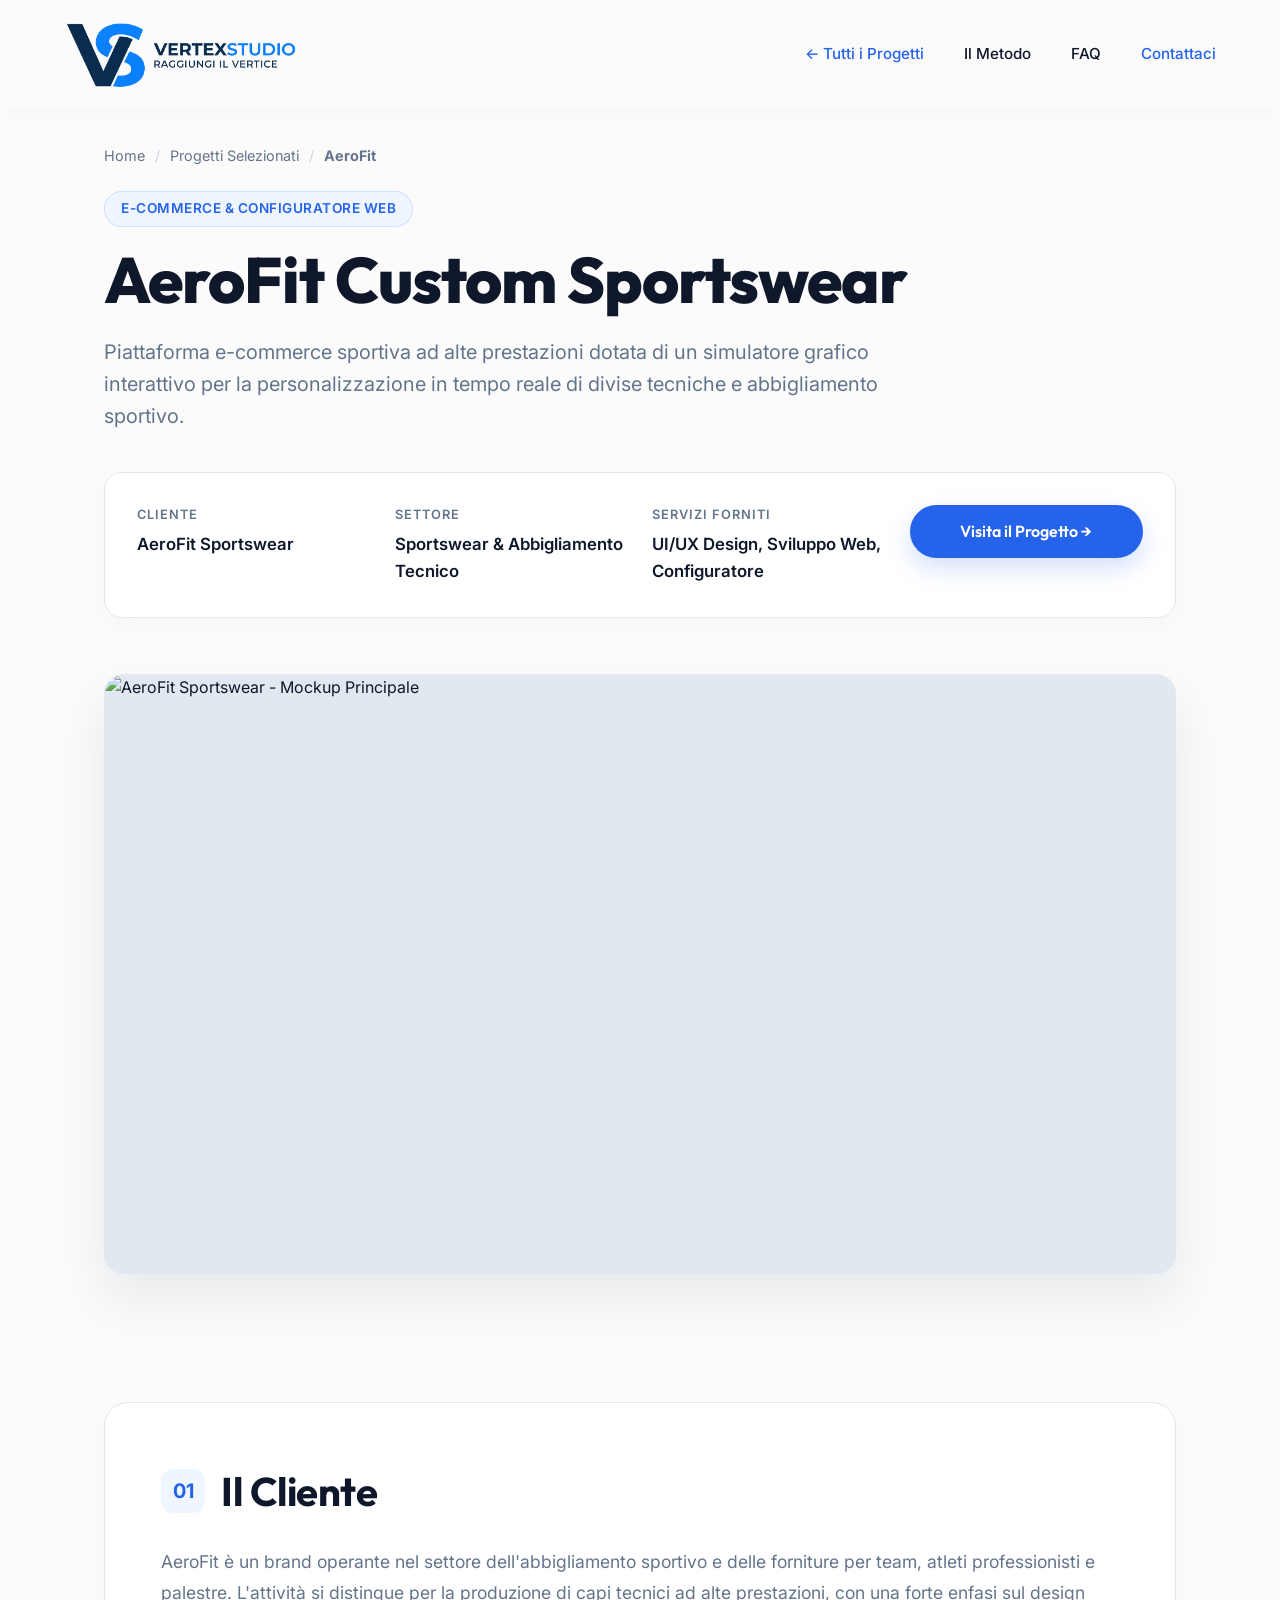
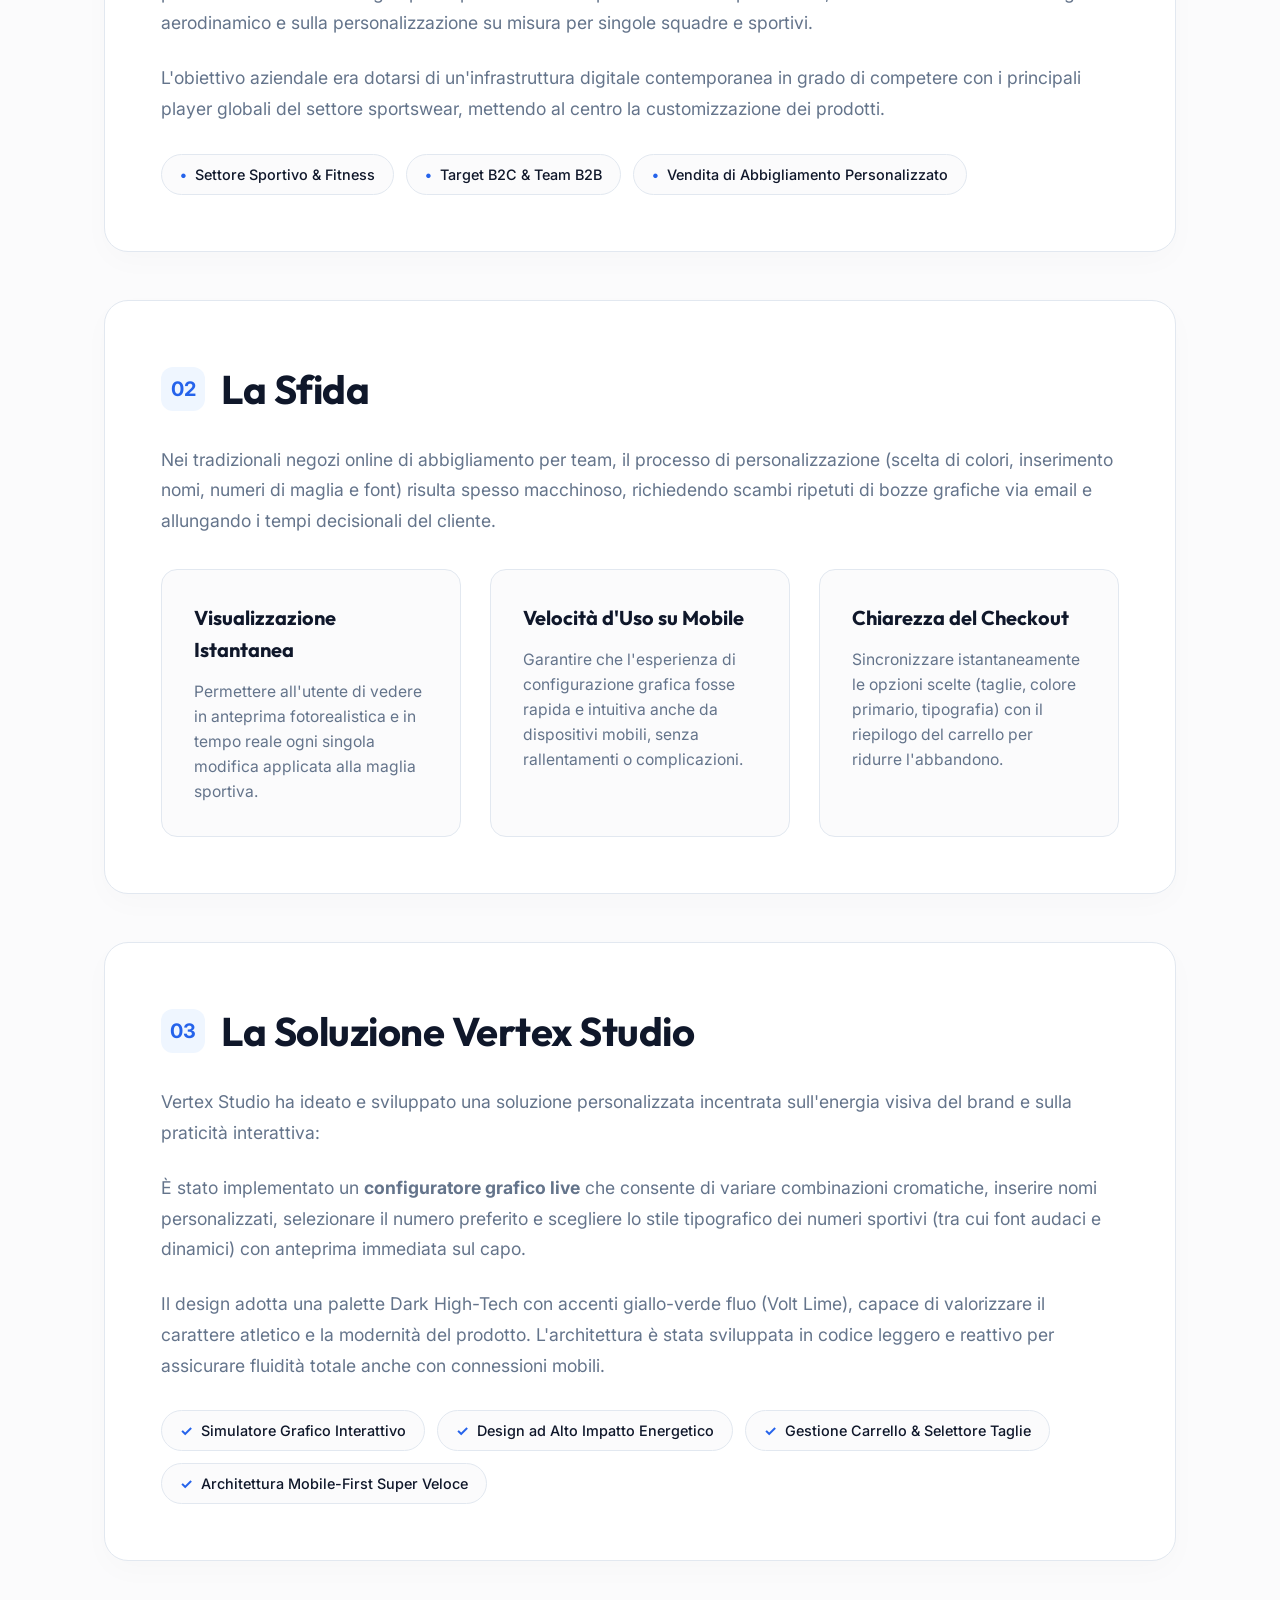
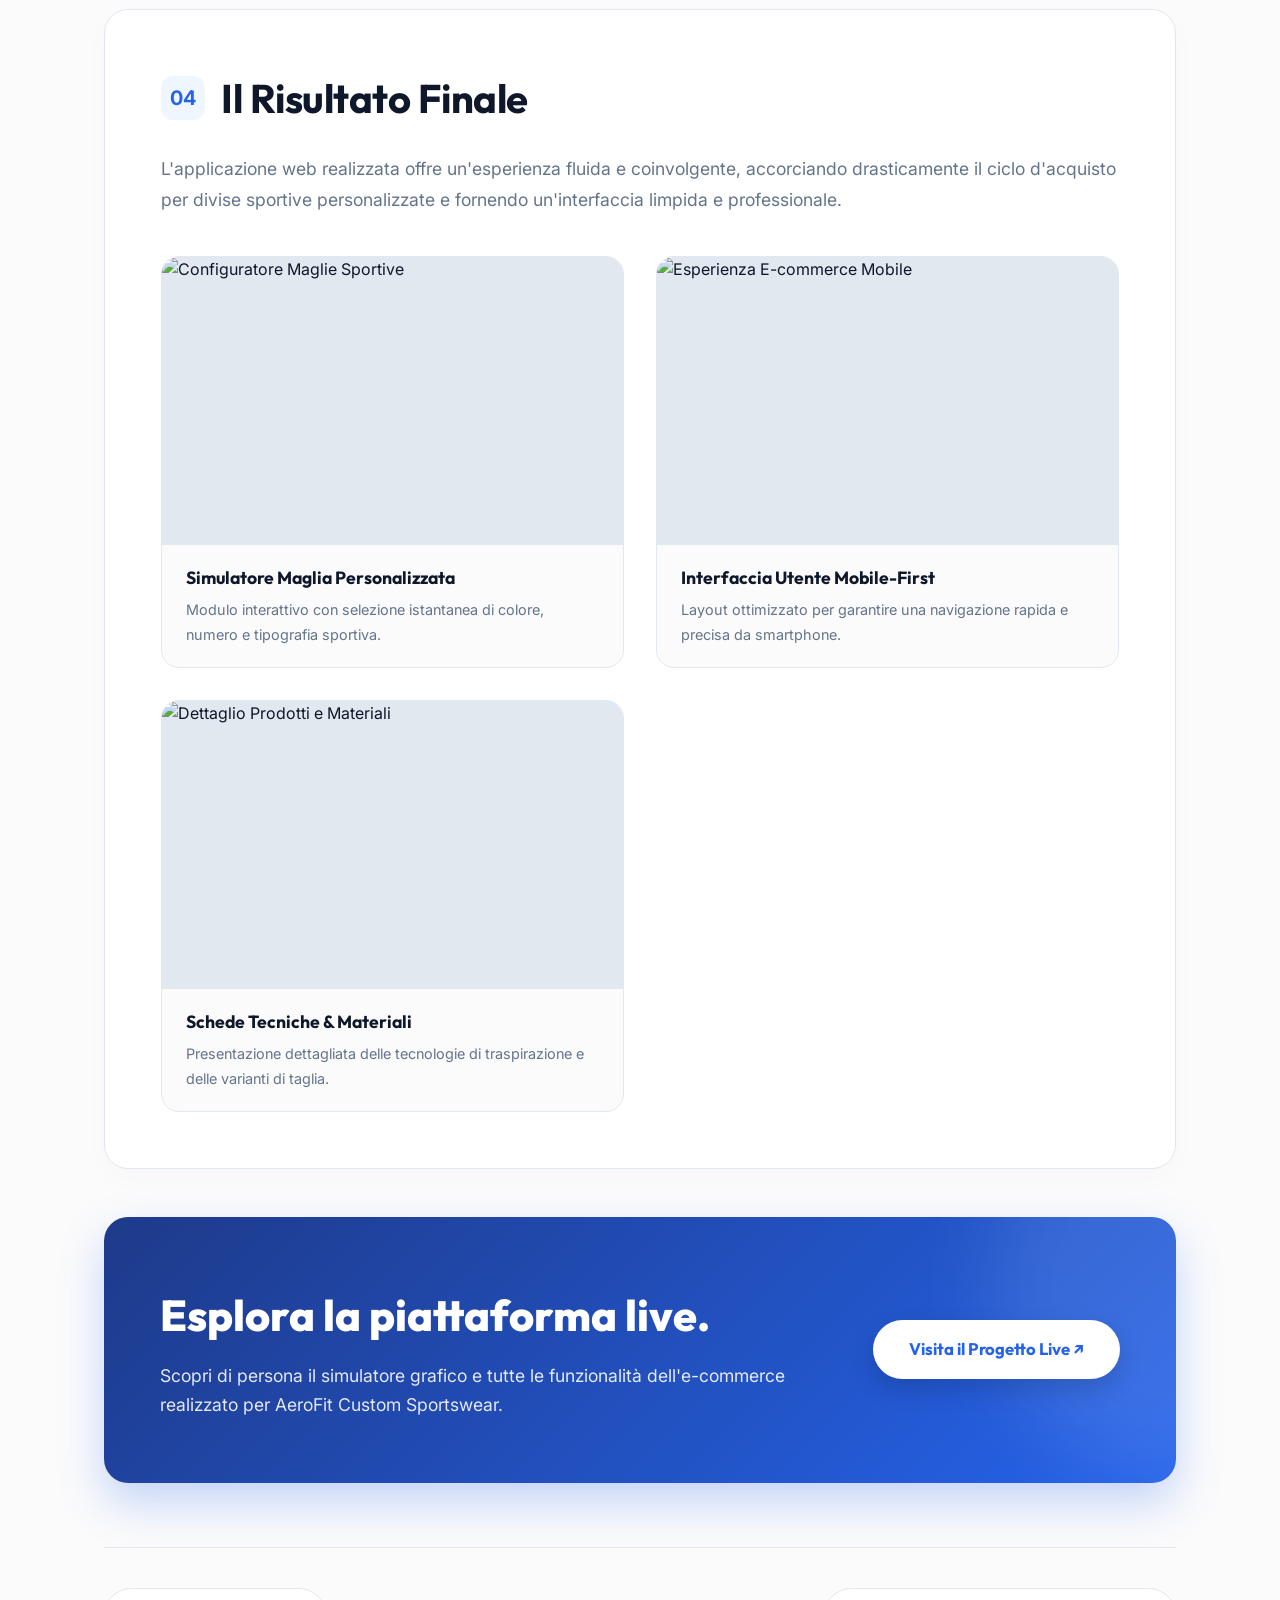
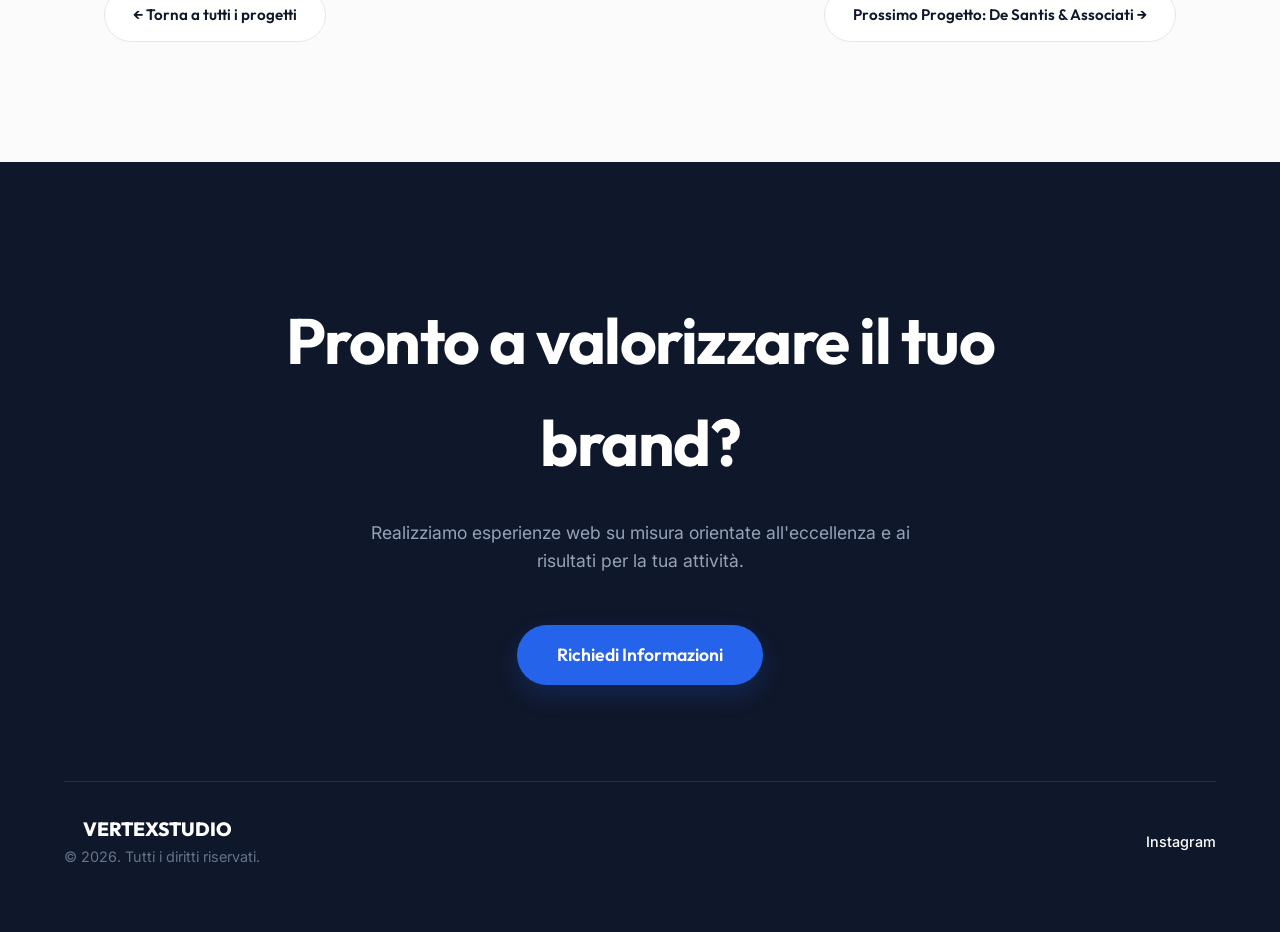
==== case-study-aerofit.html @ 42af24a5 "Implementazione pagine Case Study dedicate per la sezione Progetti selezionati" ====
<!DOCTYPE html>
<html lang="it">
<head>
    <meta charset="UTF-8">
    <meta name="viewport" content="width=device-width, initial-scale=1.0, maximum-scale=1.0, user-scalable=no">
    <title>Case Study: AeroFit Custom Sportswear | Vertex Studio</title>
    <link href="https://fonts.googleapis.com/css2?family=Outfit:wght@300;400;500;600;700;800&family=Inter:wght@400;500;600&display=swap" rel="stylesheet">
    <link rel="stylesheet" href="case-study.css">
</head>
<body>

    <!-- NAVBAR MINIMALE VERTEX STUDIO -->
    <nav>
        <a href="index.html" class="logo">
            <img src="logo_clean.png" alt="VertexStudio Logo" style="height: 100px; width: auto; border-radius: 6px; margin-top: -20px; margin-bottom: -20px;">
        </a>
        
        <div class="hamburger" onclick="toggleMenu()">☰</div>
        
        <ul class="nav-links" id="navLinks">
            <li><a href="index.html#lavori" class="back-link">&larr; Tutti i Progetti</a></li>
            <li><a href="index.html#eccellenza">Il Metodo</a></li>
            <li><a href="index.html#faq">FAQ</a></li>
            <li><a href="#preventivo" style="color: var(--primary);">Contattaci</a></li>
        </ul>
    </nav>

    <!-- HEADER / HERO CASE STUDY -->
    <header class="cs-hero">
        <div class="cs-breadcrumbs">
            <a href="index.html">Home</a>
            <span>/</span>
            <a href="index.html#lavori">Progetti Selezionati</a>
            <span>/</span>
            <strong>AeroFit</strong>
        </div>

        <span class="cs-tag">E-Commerce &amp; Configuratore Web</span>
        <h1>AeroFit Custom Sportswear</h1>
        <p class="cs-hero-subtitle">
            Piattaforma e-commerce sportiva ad alte prestazioni dotata di un simulatore grafico interattivo per la personalizzazione in tempo reale di divise tecniche e abbigliamento sportivo.
        </p>

        <!-- SCHEDA META DATI PROGETTO (MODIFICABILE) -->
        <div class="cs-meta-grid">
            <div class="cs-meta-item">
                <span class="cs-meta-label">Cliente</span>
                <span class="cs-meta-value">AeroFit Sportswear</span>
            </div>
            <div class="cs-meta-item">
                <span class="cs-meta-label">Settore</span>
                <span class="cs-meta-value">Sportswear &amp; Abbigliamento Tecnico</span>
            </div>
            <div class="cs-meta-item">
                <span class="cs-meta-label">Servizi Forniti</span>
                <span class="cs-meta-value">UI/UX Design, Sviluppo Web, Configuratore</span>
            </div>
            <div class="cs-meta-item cs-meta-cta">
                <a href="sportswear.html" target="_blank" class="btn-primary" style="width: 100%;">
                    Visita il Progetto &rarr;
                </a>
            </div>
        </div>

        <!-- ANTEPRIMA PRINCIPALE HERO -->
        <div class="cs-main-image-wrap">
            <img src="https://images.unsplash.com/photo-1517836357463-d25dfeac3438?ixlib=rb-4.0.3&auto=format&fit=crop&w=1200&q=80" 
                 alt="AeroFit Sportswear - Mockup Principale" 
                 class="cs-main-image">
        </div>
    </header>

    <!-- CONTENUTI DETTAGLIATI DEL CASE STUDY -->
    <main class="cs-content-section">

        <!-- 01. IL CLIENTE -->
        <section class="cs-section-block">
            <div class="cs-block-header">
                <div class="cs-block-badge">01</div>
                <h2>Il Cliente</h2>
            </div>
            <p>
                AeroFit è un brand operante nel settore dell'abbigliamento sportivo e delle forniture per team, atleti professionisti e palestre. L'attività si distingue per la produzione di capi tecnici ad alte prestazioni, con una forte enfasi sul design aerodinamico e sulla personalizzazione su misura per singole squadre e sportivi.
            </p>
            <p>
                L'obiettivo aziendale era dotarsi di un'infrastruttura digitale contemporanea in grado di competere con i principali player globali del settore sportswear, mettendo al centro la customizzazione dei prodotti.
            </p>
            <div class="cs-pill-list">
                <span class="cs-pill"><span class="icon">&bull;</span> Settore Sportivo &amp; Fitness</span>
                <span class="cs-pill"><span class="icon">&bull;</span> Target B2C &amp; Team B2B</span>
                <span class="cs-pill"><span class="icon">&bull;</span> Vendita di Abbigliamento Personalizzato</span>
            </div>
        </section>

        <!-- 02. LA SFIDA -->
        <section class="cs-section-block">
            <div class="cs-block-header">
                <div class="cs-block-badge">02</div>
                <h2>La Sfida</h2>
            </div>
            <p>
                Nei tradizionali negozi online di abbigliamento per team, il processo di personalizzazione (scelta di colori, inserimento nomi, numeri di maglia e font) risulta spesso macchinoso, richiedendo scambi ripetuti di bozze grafiche via email e allungando i tempi decisionali del cliente.
            </p>
            <div class="cs-subgrid">
                <div class="cs-subcard">
                    <h3>Visualizzazione Istantanea</h3>
                    <p>Permettere all'utente di vedere in anteprima fotorealistica e in tempo reale ogni singola modifica applicata alla maglia sportiva.</p>
                </div>
                <div class="cs-subcard">
                    <h3>Velocità d'Uso su Mobile</h3>
                    <p>Garantire che l'esperienza di configurazione grafica fosse rapida e intuitiva anche da dispositivi mobili, senza rallentamenti o complicazioni.</p>
                </div>
                <div class="cs-subcard">
                    <h3>Chiarezza del Checkout</h3>
                    <p>Sincronizzare istantaneamente le opzioni scelte (taglie, colore primario, tipografia) con il riepilogo del carrello per ridurre l'abbandono.</p>
                </div>
            </div>
        </section>

        <!-- 03. LA SOLUZIONE -->
        <section class="cs-section-block">
            <div class="cs-block-header">
                <div class="cs-block-badge">03</div>
                <h2>La Soluzione Vertex Studio</h2>
            </div>
            <p>
                Vertex Studio ha ideato e sviluppato una soluzione personalizzata incentrata sull'energia visiva del brand e sulla praticità interattiva:
            </p>
            <p>
                È stato implementato un <strong>configuratore grafico live</strong> che consente di variare combinazioni cromatiche, inserire nomi personalizzati, selezionare il numero preferito e scegliere lo stile tipografico dei numeri sportivi (tra cui font audaci e dinamici) con anteprima immediata sul capo.
            </p>
            <p>
                Il design adotta una palette Dark High-Tech con accenti giallo-verde fluo (Volt Lime), capace di valorizzare il carattere atletico e la modernità del prodotto. L'architettura è stata sviluppata in codice leggero e reattivo per assicurare fluidità totale anche con connessioni mobili.
            </p>
            <div class="cs-pill-list">
                <span class="cs-pill"><span class="icon">&check;</span> Simulatore Grafico Interattivo</span>
                <span class="cs-pill"><span class="icon">&check;</span> Design ad Alto Impatto Energetico</span>
                <span class="cs-pill"><span class="icon">&check;</span> Gestione Carrello &amp; Selettore Taglie</span>
                <span class="cs-pill"><span class="icon">&check;</span> Architettura Mobile-First Super Veloce</span>
            </div>
        </section>

        <!-- 04. IL RISULTATO FINALE & ANTEPRIME -->
        <section class="cs-section-block">
            <div class="cs-block-header">
                <div class="cs-block-badge">04</div>
                <h2>Il Risultato Finale</h2>
            </div>
            <p>
                L'applicazione web realizzata offre un'esperienza fluida e coinvolgente, accorciando drasticamente il ciclo d'acquisto per divise sportive personalizzate e fornendo un'interfaccia limpida e professionale.
            </p>

            <!-- GALLERIA MOCKUP E DETTAGLI DEL PROGETTO -->
            <div class="cs-gallery">
                <div class="cs-gallery-item">
                    <div class="cs-gallery-img-wrap">
                        <img src="https://images.unsplash.com/photo-1517836357463-d25dfeac3438?ixlib=rb-4.0.3&auto=format&fit=crop&w=1200&q=80" 
                             alt="Configuratore Maglie Sportive" 
                             class="cs-gallery-img">
                    </div>
                    <div class="cs-gallery-caption">
                        <h4>Simulatore Maglia Personalizzata</h4>
                        <p>Modulo interattivo con selezione istantanea di colore, numero e tipografia sportiva.</p>
                    </div>
                </div>

                <div class="cs-gallery-item">
                    <div class="cs-gallery-img-wrap">
                        <img src="https://images.unsplash.com/photo-1574680096145-d05b474e2155?ixlib=rb-4.0.3&auto=format&fit=crop&w=1200&q=80" 
                             alt="Esperienza E-commerce Mobile" 
                             class="cs-gallery-img">
                    </div>
                    <div class="cs-gallery-caption">
                        <h4>Interfaccia Utente Mobile-First</h4>
                        <p>Layout ottimizzato per garantire una navigazione rapida e precisa da smartphone.</p>
                    </div>
                </div>

                <div class="cs-gallery-item">
                    <div class="cs-gallery-img-wrap">
                        <img src="https://images.unsplash.com/photo-1461896836934-ffe607ba8211?ixlib=rb-4.0.3&auto=format&fit=crop&w=1200&q=80" 
                             alt="Dettaglio Prodotti e Materiali" 
                             class="cs-gallery-img">
                    </div>
                    <div class="cs-gallery-caption">
                        <h4>Schede Tecniche &amp; Materiali</h4>
                        <p>Presentazione dettagliata delle tecnologie di traspirazione e delle varianti di taglia.</p>
                    </div>
                </div>
            </div>
        </section>

        <!-- BANNER EVIDENTE: VISITA IL PROGETTO -->
        <section class="cs-live-banner">
            <div class="cs-live-info">
                <h3>Esplora la piattaforma live.</h3>
                <p>
                    Scopri di persona il simulatore grafico e tutte le funzionalità dell'e-commerce realizzato per AeroFit Custom Sportswear.
                </p>
            </div>
            <div class="cs-live-action">
                <a href="sportswear.html" target="_blank" class="btn-white">
                    Visita il Progetto Live ↗
                </a>
            </div>
        </section>

        <!-- NAVIGAZIONE TRA I CASE STUDY -->
        <div class="cs-nav-projects">
            <a href="index.html#lavori" class="btn-secondary">
                &larr; Torna a tutti i progetti
            </a>
            <a href="case-study-desantis.html" class="btn-secondary">
                Prossimo Progetto: De Santis &amp; Associati &rarr;
            </a>
        </div>

    </main>

    <!-- FOOTER VERTEX STUDIO -->
    <footer id="preventivo" class="cta-footer">
        <div class="cta-box">
            <h2>Pronto a valorizzare il tuo brand?</h2>
            <p>Realizziamo esperienze web su misura orientate all'eccellenza e ai risultati per la tua attività.</p>
            <a href="mailto:vertexstudio@outlook.it" class="btn-primary" style="font-size: 1.1rem; padding: 16px 40px; margin-top: 10px;">Richiedi Informazioni</a>
        </div>
        
        <div class="footer-bottom">
            <div>
                <span style="font-family:'Outfit'; font-weight:800; color:var(--white); font-size:1.2rem; margin-right: 10px;">VERTEXSTUDIO</span>
                <br>&copy; 2026. Tutti i diritti riservati.
            </div>
            <div class="footer-social">
                <a href="https://www.instagram.com/vertexstudioweb/" target="_blank">Instagram</a>
            </div>
        </div>
    </footer>

    <!-- Script Menu Mobile -->
    <script>
        function toggleMenu() {
            if(window.innerWidth > 900) return;
            const nav = document.getElementById('navLinks');
            const hamburger = document.querySelector('.hamburger');
            nav.classList.toggle('active');
            if(nav.classList.contains('active')) {
                hamburger.innerHTML = '✕';
            } else {
                hamburger.innerHTML = '☰';
            }
        }
    </script>
</body>
</html>
---- case-study.css ----
/* ========================================================
   VERTEX STUDIO - CASE STUDY SYSTEM STYLESHEET
   Stile condiviso e coerente con la brand identity di Vertex Studio
   ======================================================== */

:root {
    --bg-light: #FBFBFC; 
    --white: #FFFFFF;
    --text-dark: #0F172A; 
    --text-muted: #64748B;
    --primary: #2563EB; 
    --primary-light: #EFF6FF;
    --border: #E2E8F0;
    --border-hover: #CBD5E1;
    --card-bg: #FFFFFF;
    --badge-bg: #EFF6FF;
    --badge-text: #2563EB;
}

* { 
    margin: 0; 
    padding: 0; 
    box-sizing: border-box; 
    font-family: 'Inter', -apple-system, BlinkMacSystemFont, 'Segoe UI', Roboto, sans-serif; 
    scroll-behavior: smooth;
}

body { 
    background-color: var(--bg-light); 
    color: var(--text-dark); 
    overflow-x: hidden; 
    line-height: 1.6;
}

h1, h2, h3, h4, .logo, .stat-value { 
    font-family: 'Outfit', sans-serif; 
}

/* --- NAVBAR --- */
nav {
    display: flex; 
    justify-content: space-between; 
    align-items: center;
    padding: 1.5rem 5%; 
    position: fixed; 
    width: 100%; 
    top: 0;
    background: rgba(251, 251, 252, 0.96); 
    backdrop-filter: blur(10px);
    z-index: 100;
    box-shadow: 0 4px 20px rgba(0,0,0,0.02);
    transition: all 0.3s;
}

.logo { 
    font-size: 1.8rem; 
    font-weight: 800; 
    letter-spacing: -0.5px; 
    display: flex; 
    align-items: center; 
    z-index: 101;
    text-decoration: none;
    color: var(--text-dark);
}
.logo span { color: var(--primary); }

.nav-links { 
    display: flex; 
    gap: 2.5rem; 
    list-style: none; 
    align-items: center;
}
.nav-links a { 
    color: var(--text-dark); 
    text-decoration: none; 
    font-size: 0.95rem; 
    font-weight: 500; 
    transition: color 0.3s;
}
.nav-links a:hover { color: var(--primary); }

.back-link {
    display: inline-flex;
    align-items: center;
    gap: 8px;
    font-weight: 600;
    color: var(--primary) !important;
}

.hamburger { 
    display: none; 
    font-size: 2rem; 
    cursor: pointer; 
    z-index: 101; 
    color: var(--text-dark); 
}

/* BUTTONS */
.btn-primary {
    background: var(--primary); 
    color: var(--white); 
    padding: 14px 32px; 
    border-radius: 50px; 
    text-decoration: none;
    font-family: 'Outfit', sans-serif; 
    font-weight: 600; 
    font-size: 1rem; 
    transition: all 0.3s; 
    display: inline-flex;
    align-items: center;
    justify-content: center;
    gap: 10px;
    box-shadow: 0 10px 25px rgba(37, 99, 235, 0.2); 
    border: none; 
    cursor: pointer;
}
.btn-primary:hover { 
    background: #1D4ED8; 
    transform: translateY(-2px); 
    box-shadow: 0 15px 30px rgba(37, 99, 235, 0.3); 
    color: var(--white);
}

.btn-secondary {
    background: var(--white);
    color: var(--text-dark);
    padding: 14px 28px;
    border-radius: 50px;
    text-decoration: none;
    font-family: 'Outfit', sans-serif;
    font-weight: 600;
    font-size: 0.95rem;
    border: 1px solid var(--border);
    transition: all 0.3s;
    display: inline-flex;
    align-items: center;
    gap: 8px;
}
.btn-secondary:hover {
    border-color: var(--primary);
    color: var(--primary);
    transform: translateY(-2px);
}

/* HERO CASE STUDY */
.cs-hero {
    padding: 9rem 5% 3rem;
    max-width: 1200px;
    margin: 0 auto;
    position: relative;
}

.cs-breadcrumbs {
    display: flex;
    align-items: center;
    gap: 10px;
    color: var(--text-muted);
    font-size: 0.9rem;
    margin-bottom: 1.5rem;
}
.cs-breadcrumbs a {
    color: var(--text-muted);
    text-decoration: none;
    transition: color 0.2s;
}
.cs-breadcrumbs a:hover {
    color: var(--primary);
}
.cs-breadcrumbs span {
    color: var(--border-hover);
}

.cs-tag {
    display: inline-block;
    background: var(--primary-light);
    color: var(--primary);
    padding: 6px 16px;
    border-radius: 50px;
    font-size: 0.85rem;
    font-weight: 600;
    letter-spacing: 0.5px;
    text-transform: uppercase;
    margin-bottom: 1rem;
    border: 1px solid rgba(37, 99, 235, 0.15);
}

.cs-hero h1 {
    font-size: clamp(2.5rem, 5vw, 4.2rem);
    font-weight: 800;
    line-height: 1.15;
    letter-spacing: -1px;
    margin-bottom: 1.2rem;
    color: var(--text-dark);
}

.cs-hero-subtitle {
    font-size: 1.25rem;
    color: var(--text-muted);
    max-width: 850px;
    line-height: 1.6;
    margin-bottom: 2.5rem;
}

/* META INFO GRID (Cliente, Settore, Ruolo, Anno) */
.cs-meta-grid {
    display: grid;
    grid-template-columns: repeat(auto-fit, minmax(200px, 1fr));
    gap: 1.5rem;
    background: var(--white);
    border: 1px solid var(--border);
    padding: 2rem;
    border-radius: 18px;
    margin-bottom: 3.5rem;
    box-shadow: 0 8px 30px rgba(0,0,0,0.02);
}

.cs-meta-item {
    display: flex;
    flex-direction: column;
    gap: 6px;
}
.cs-meta-label {
    font-size: 0.8rem;
    text-transform: uppercase;
    font-weight: 600;
    letter-spacing: 1px;
    color: var(--text-muted);
}
.cs-meta-value {
    font-size: 1.05rem;
    font-weight: 600;
    color: var(--text-dark);
}

.cs-meta-cta {
    display: flex;
    align-items: center;
    justify-content: flex-start;
}

/* FEATURED HERO IMAGE */
.cs-main-image-wrap {
    width: 100%;
    aspect-ratio: 16/9;
    max-height: 600px;
    border-radius: 20px;
    overflow: hidden;
    background: #E2E8F0;
    box-shadow: 0 25px 50px rgba(15, 23, 42, 0.08);
    margin-bottom: 5rem;
    position: relative;
    border: 1px solid var(--border);
}
.cs-main-image {
    width: 100%;
    height: 100%;
    object-fit: cover;
    display: block;
}

/* BODY CONTENT LAYOUT */
.cs-content-section {
    max-width: 1200px;
    margin: 0 auto;
    padding: 0 5% 5rem;
}

.cs-section-block {
    background: var(--white);
    border: 1px solid var(--border);
    border-radius: 24px;
    padding: 3.5rem;
    margin-bottom: 3rem;
    box-shadow: 0 10px 30px rgba(0,0,0,0.02);
}

.cs-block-header {
    display: flex;
    align-items: center;
    gap: 1rem;
    margin-bottom: 1.5rem;
}

.cs-block-badge {
    width: 44px;
    height: 44px;
    background: var(--primary-light);
    color: var(--primary);
    display: flex;
    align-items: center;
    justify-content: center;
    border-radius: 12px;
    font-size: 1.25rem;
    font-weight: 700;
}

.cs-section-block h2 {
    font-size: clamp(1.8rem, 3.5vw, 2.5rem);
    font-weight: 700;
    letter-spacing: -0.5px;
    color: var(--text-dark);
}

.cs-section-block p {
    color: var(--text-muted);
    font-size: 1.1rem;
    line-height: 1.75;
    margin-bottom: 1.5rem;
}
.cs-section-block p:last-child {
    margin-bottom: 0;
}

/* HIGHLIGHT PILLS / LISTS */
.cs-pill-list {
    display: flex;
    flex-wrap: wrap;
    gap: 12px;
    margin-top: 1.8rem;
}
.cs-pill {
    background: var(--bg-light);
    border: 1px solid var(--border);
    padding: 8px 18px;
    border-radius: 50px;
    font-size: 0.9rem;
    font-weight: 500;
    color: var(--text-dark);
    display: inline-flex;
    align-items: center;
    gap: 8px;
}
.cs-pill svg, .cs-pill span.icon {
    color: var(--primary);
    font-weight: bold;
}

/* TWO-COL CARDS WITHIN SECTION */
.cs-subgrid {
    display: grid;
    grid-template-columns: repeat(auto-fit, minmax(280px, 1fr));
    gap: 1.8rem;
    margin-top: 2rem;
}
.cs-subcard {
    background: var(--bg-light);
    border: 1px solid var(--border);
    border-radius: 16px;
    padding: 2rem;
}
.cs-subcard h3 {
    font-size: 1.25rem;
    margin-bottom: 0.8rem;
    color: var(--text-dark);
}
.cs-subcard p {
    font-size: 0.98rem;
    color: var(--text-muted);
    line-height: 1.6;
    margin-bottom: 0;
}

/* RESULTS & MOCKUP GALLERY */
.cs-gallery {
    display: grid;
    grid-template-columns: repeat(auto-fit, minmax(320px, 1fr));
    gap: 2rem;
    margin-top: 2.5rem;
}
.cs-gallery-item {
    background: var(--bg-light);
    border-radius: 18px;
    overflow: hidden;
    border: 1px solid var(--border);
    transition: transform 0.3s, box-shadow 0.3s;
}
.cs-gallery-item:hover {
    transform: translateY(-5px);
    box-shadow: 0 15px 35px rgba(0,0,0,0.06);
}
.cs-gallery-img-wrap {
    width: 100%;
    aspect-ratio: 16/10;
    overflow: hidden;
    background: #E2E8F0;
}
.cs-gallery-img {
    width: 100%;
    height: 100%;
    object-fit: cover;
    transition: transform 0.6s ease;
}
.cs-gallery-item:hover .cs-gallery-img {
    transform: scale(1.04);
}
.cs-gallery-caption {
    padding: 1.2rem 1.5rem;
}
.cs-gallery-caption h4 {
    font-size: 1.1rem;
    color: var(--text-dark);
    margin-bottom: 0.3rem;
}
.cs-gallery-caption p {
    font-size: 0.9rem;
    color: var(--text-muted);
    margin: 0;
}

/* FULL-WIDTH BANNER VISITA IL PROGETTO */
.cs-live-banner {
    background: linear-gradient(135deg, #1E3A8A 0%, #2563EB 100%);
    border-radius: 24px;
    padding: 4rem 3.5rem;
    color: var(--white);
    display: flex;
    justify-content: space-between;
    align-items: center;
    gap: 2rem;
    margin-top: 2rem;
    margin-bottom: 4rem;
    box-shadow: 0 20px 45px rgba(37, 99, 235, 0.25);
    position: relative;
    overflow: hidden;
}
.cs-live-banner::before {
    content: '';
    position: absolute;
    top: -50%;
    right: -20%;
    width: 400px;
    height: 400px;
    background: rgba(255, 255, 255, 0.1);
    border-radius: 50%;
    filter: blur(40px);
}
.cs-live-info {
    max-width: 650px;
    position: relative;
    z-index: 2;
}
.cs-live-info h3 {
    font-size: clamp(2rem, 3.5vw, 2.7rem);
    font-weight: 800;
    margin-bottom: 0.8rem;
    color: var(--white);
}
.cs-live-info p {
    font-size: 1.1rem;
    color: rgba(255, 255, 255, 0.88);
    line-height: 1.6;
}
.cs-live-action {
    position: relative;
    z-index: 2;
    flex-shrink: 0;
}
.btn-white {
    background: var(--white);
    color: var(--primary);
    padding: 16px 36px;
    border-radius: 50px;
    text-decoration: none;
    font-family: 'Outfit', sans-serif;
    font-weight: 700;
    font-size: 1.05rem;
    display: inline-flex;
    align-items: center;
    gap: 12px;
    transition: all 0.3s;
    box-shadow: 0 10px 25px rgba(0,0,0,0.15);
    white-space: nowrap;
}
.btn-white:hover {
    background: #F1F5F9;
    transform: translateY(-3px);
    box-shadow: 0 15px 30px rgba(0,0,0,0.2);
    color: #1D4ED8;
}

/* NAVIGATION BETWEEN CASE STUDIES */
.cs-nav-projects {
    display: flex;
    justify-content: space-between;
    align-items: center;
    padding: 2.5rem 0;
    border-top: 1px solid var(--border);
    margin-top: 2rem;
    gap: 1.5rem;
}

/* FOOTER */
.cta-footer { 
    padding: 8rem 5% 4rem; 
    background: var(--text-dark); 
    color: var(--white); 
    text-align: center; 
}
.cta-box { 
    max-width: 900px; 
    margin: 0 auto 6rem; 
}
.cta-box h2 { 
    font-size: clamp(2.5rem, 5vw, 4.5rem); 
    font-weight: 700; 
    letter-spacing: -1.5px; 
    margin-bottom: 1.5rem;
}
.cta-box p { 
    color: #94A3B8; 
    font-size: 1.1rem; 
    margin-bottom: 2.5rem; 
    max-width: 600px; 
    margin-left: auto; 
    margin-right: auto;
}

.footer-bottom { 
    display: flex; 
    justify-content: space-between; 
    align-items: center; 
    border-top: 1px solid rgba(255,255,255,0.1); 
    padding-top: 2rem; 
    color: #64748B; 
    font-size: 0.9rem;
}
.footer-social { display: flex; gap: 1.5rem; }
.footer-social a { color: var(--white); text-decoration: none; font-weight: 500;}

/* RESPONSIVE DESIGN */
@media (max-width: 900px) {
    .hamburger { display: block; }
    .nav-links {
        position: fixed; top: 0; right: -100%; width: 100%; height: 100vh;
        background: var(--white); flex-direction: column; align-items: center; justify-content: center;
        gap: 2.5rem; z-index: 100;
    }
    .nav-links.active { right: 0; }
    .nav-links a { font-size: 1.5rem; font-weight: 600; }

    .cs-hero { padding: 7rem 5% 2rem; }
    .cs-section-block { padding: 2.5rem 1.8rem; }
    .cs-meta-grid { grid-template-columns: 1fr 1fr; padding: 1.5rem; }
    
    .cs-live-banner {
        flex-direction: column;
        align-items: flex-start;
        padding: 3rem 2rem;
    }
    .btn-white { width: 100%; justify-content: center; }

    .cs-nav-projects {
        flex-direction: column;
        align-items: stretch;
    }
    .cs-nav-projects .btn-secondary {
        justify-content: center;
    }

    .footer-bottom { flex-direction: column; gap: 1.5rem; text-align: center; }
    .footer-social { justify-content: center; }
}

@media (max-width: 600px) {
    nav { padding: 1rem 5%; }
    .logo img { height: 65px !important; margin-top: -10px !important; margin-bottom: -10px !important; }
    .cs-meta-grid { grid-template-columns: 1fr; }
    .cs-hero h1 { font-size: 2.2rem; }
    .cs-hero-subtitle { font-size: 1.05rem; }
    .cs-section-block { padding: 2rem 1.25rem; border-radius: 16px; }
    .cs-gallery { grid-template-columns: 1fr; }
}
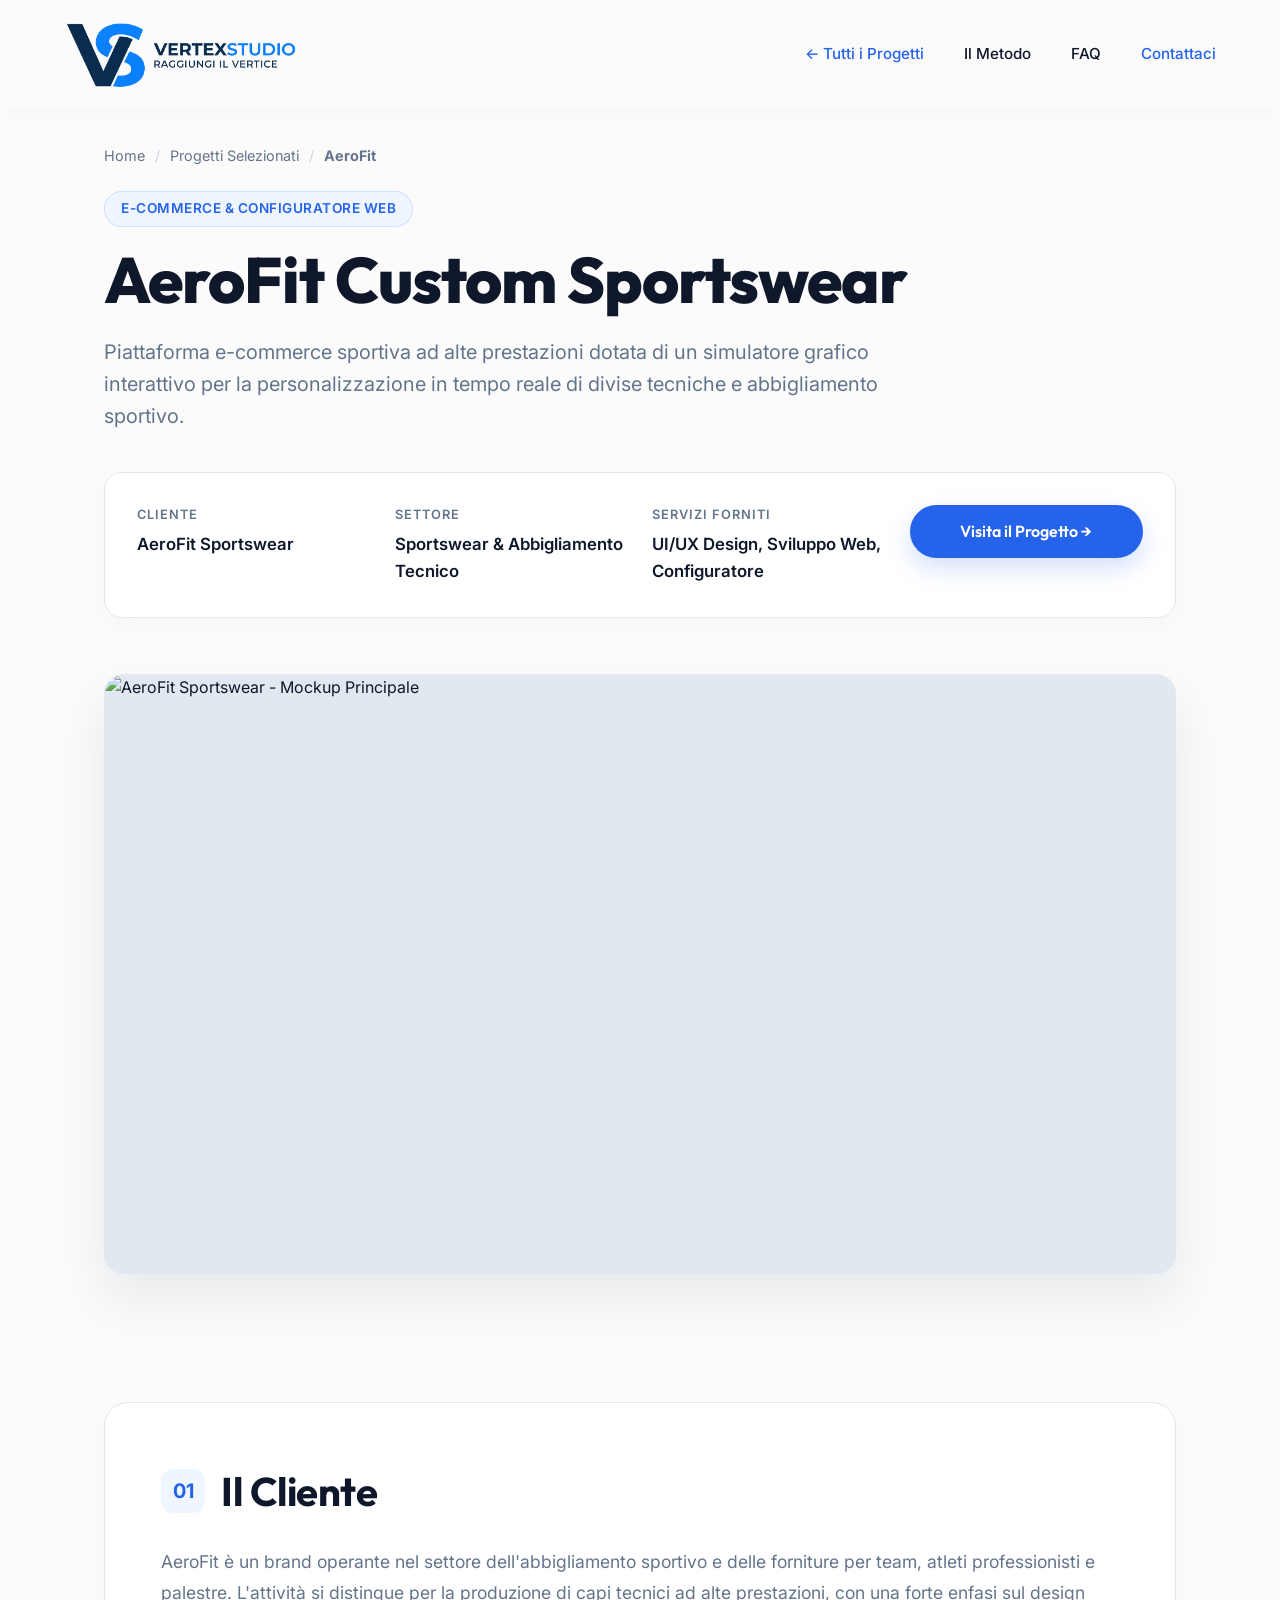
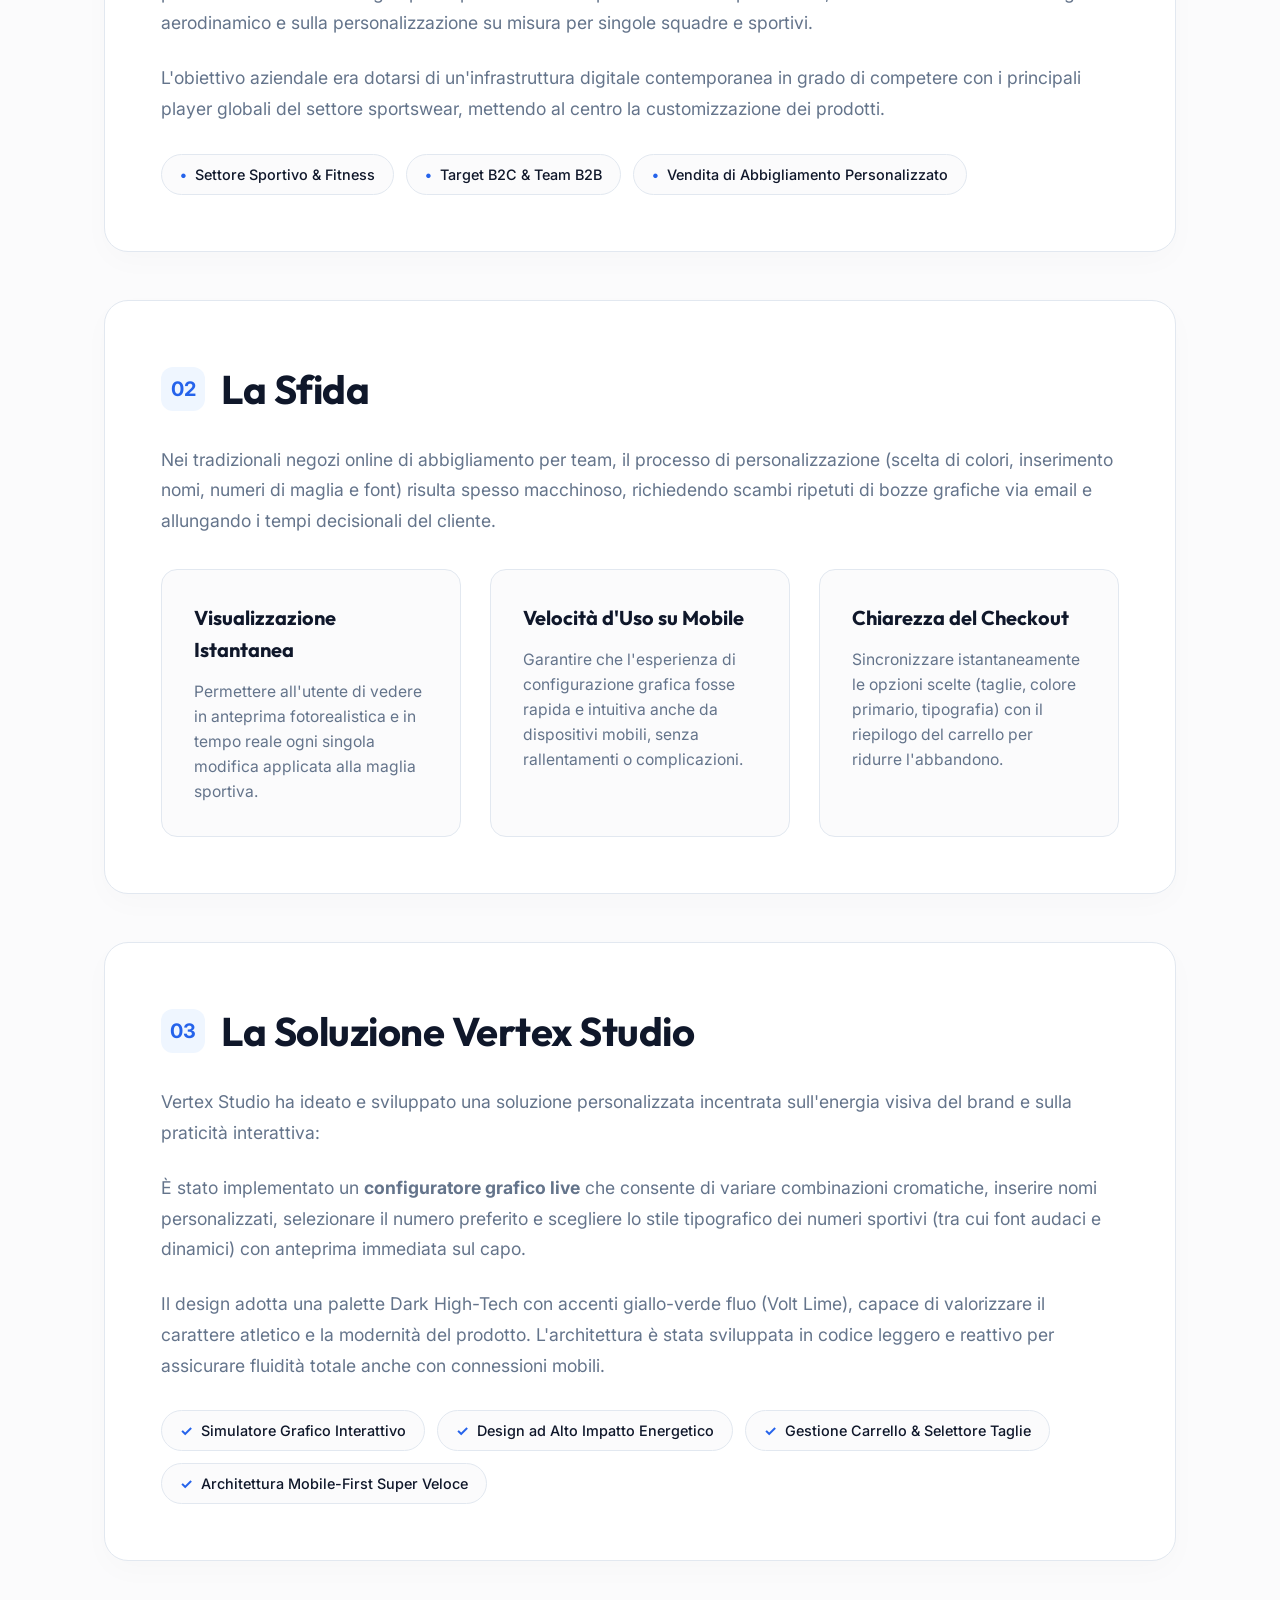
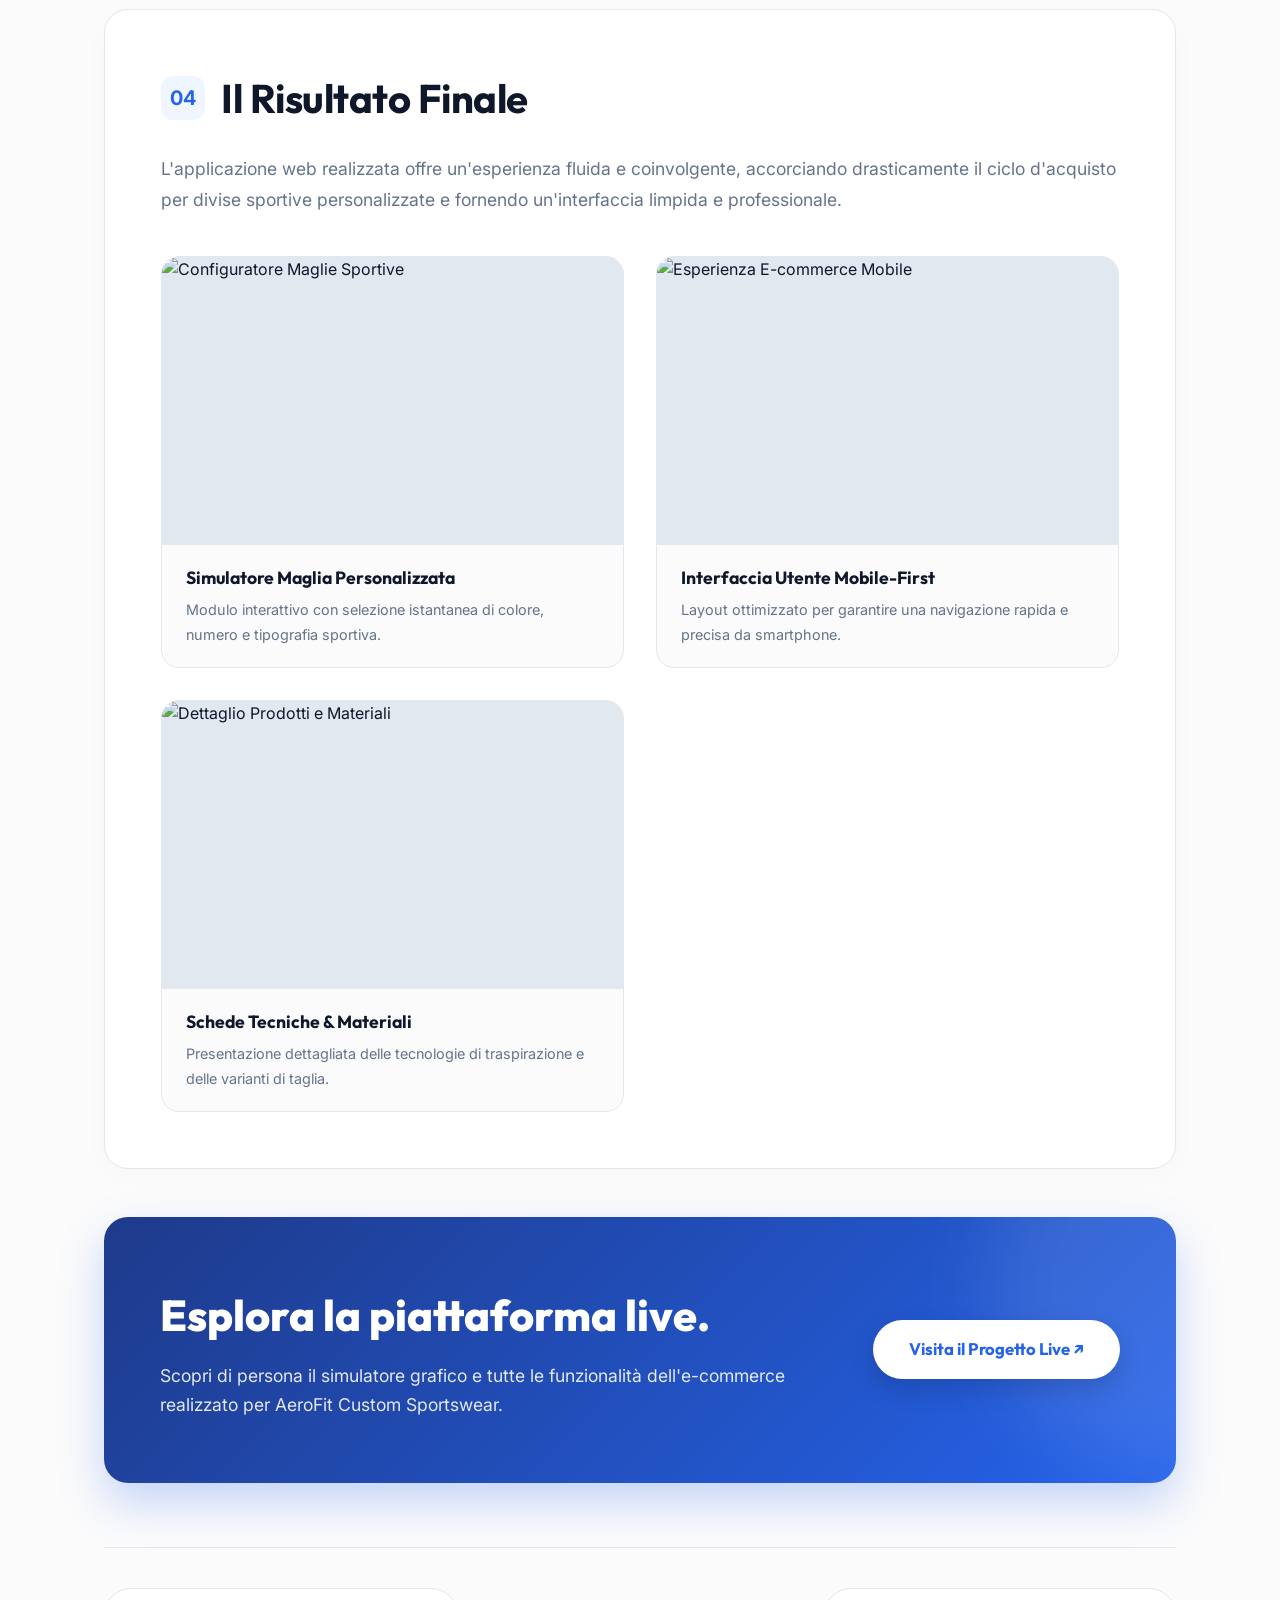
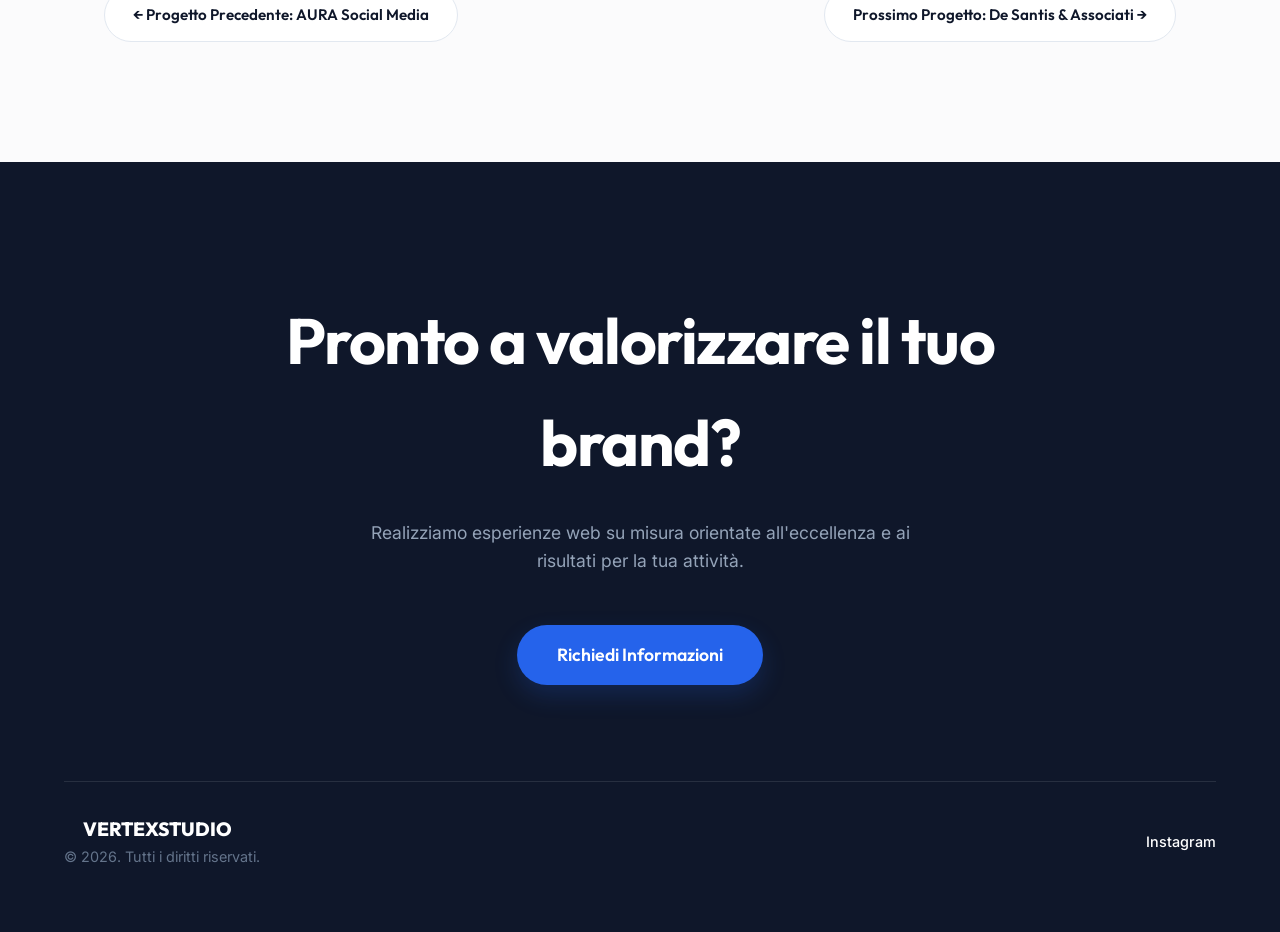
==== commit 1b480dad: "Aggiunto nuovo progetto e Case Study per Gestione Social e Grafiche: AURA Lounge" ====
--- a/case-study-aerofit.html
+++ b/case-study-aerofit.html
@@ -207,8 +207,8 @@
 
         <!-- NAVIGAZIONE TRA I CASE STUDY -->
         <div class="cs-nav-projects">
-            <a href="index.html#lavori" class="btn-secondary">
-                &larr; Torna a tutti i progetti
+            <a href="case-study-social.html" class="btn-secondary">
+                &larr; Progetto Precedente: AURA Social Media
             </a>
             <a href="case-study-desantis.html" class="btn-secondary">
                 Prossimo Progetto: De Santis &amp; Associati &rarr;
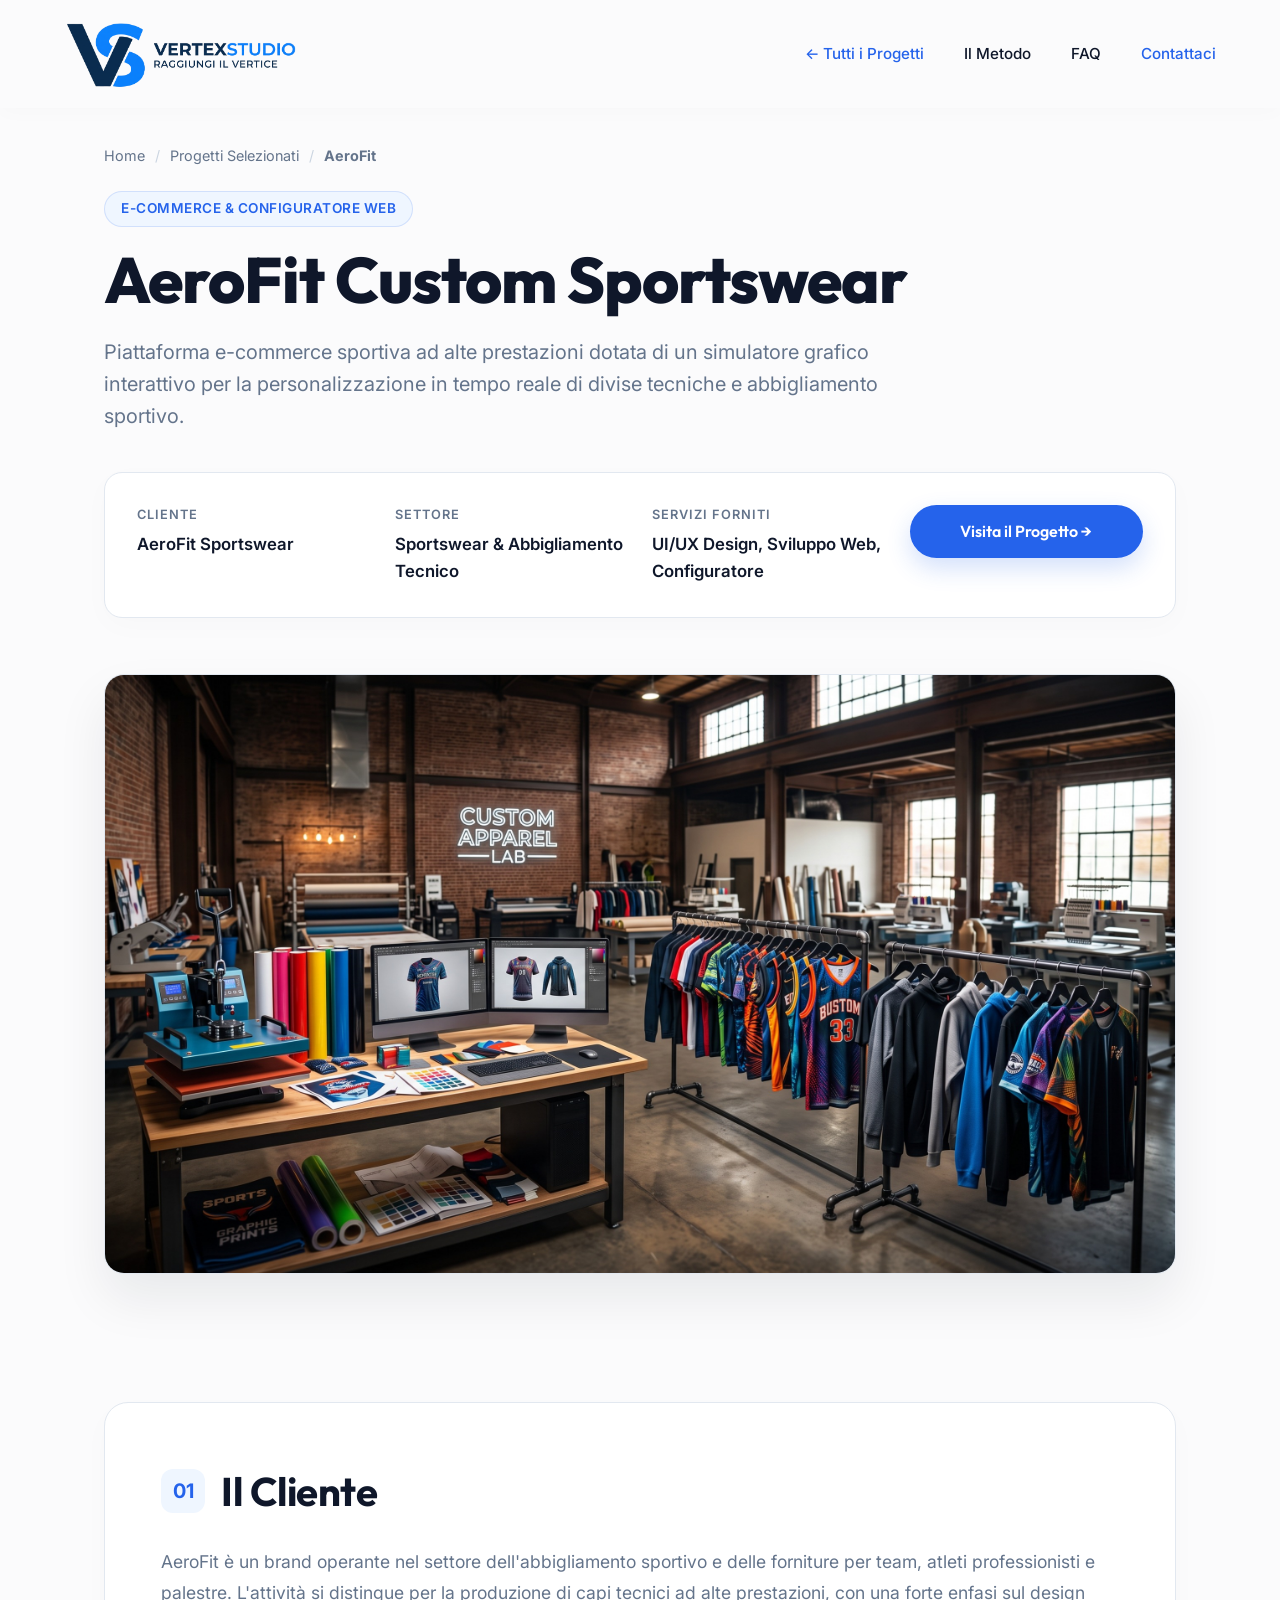
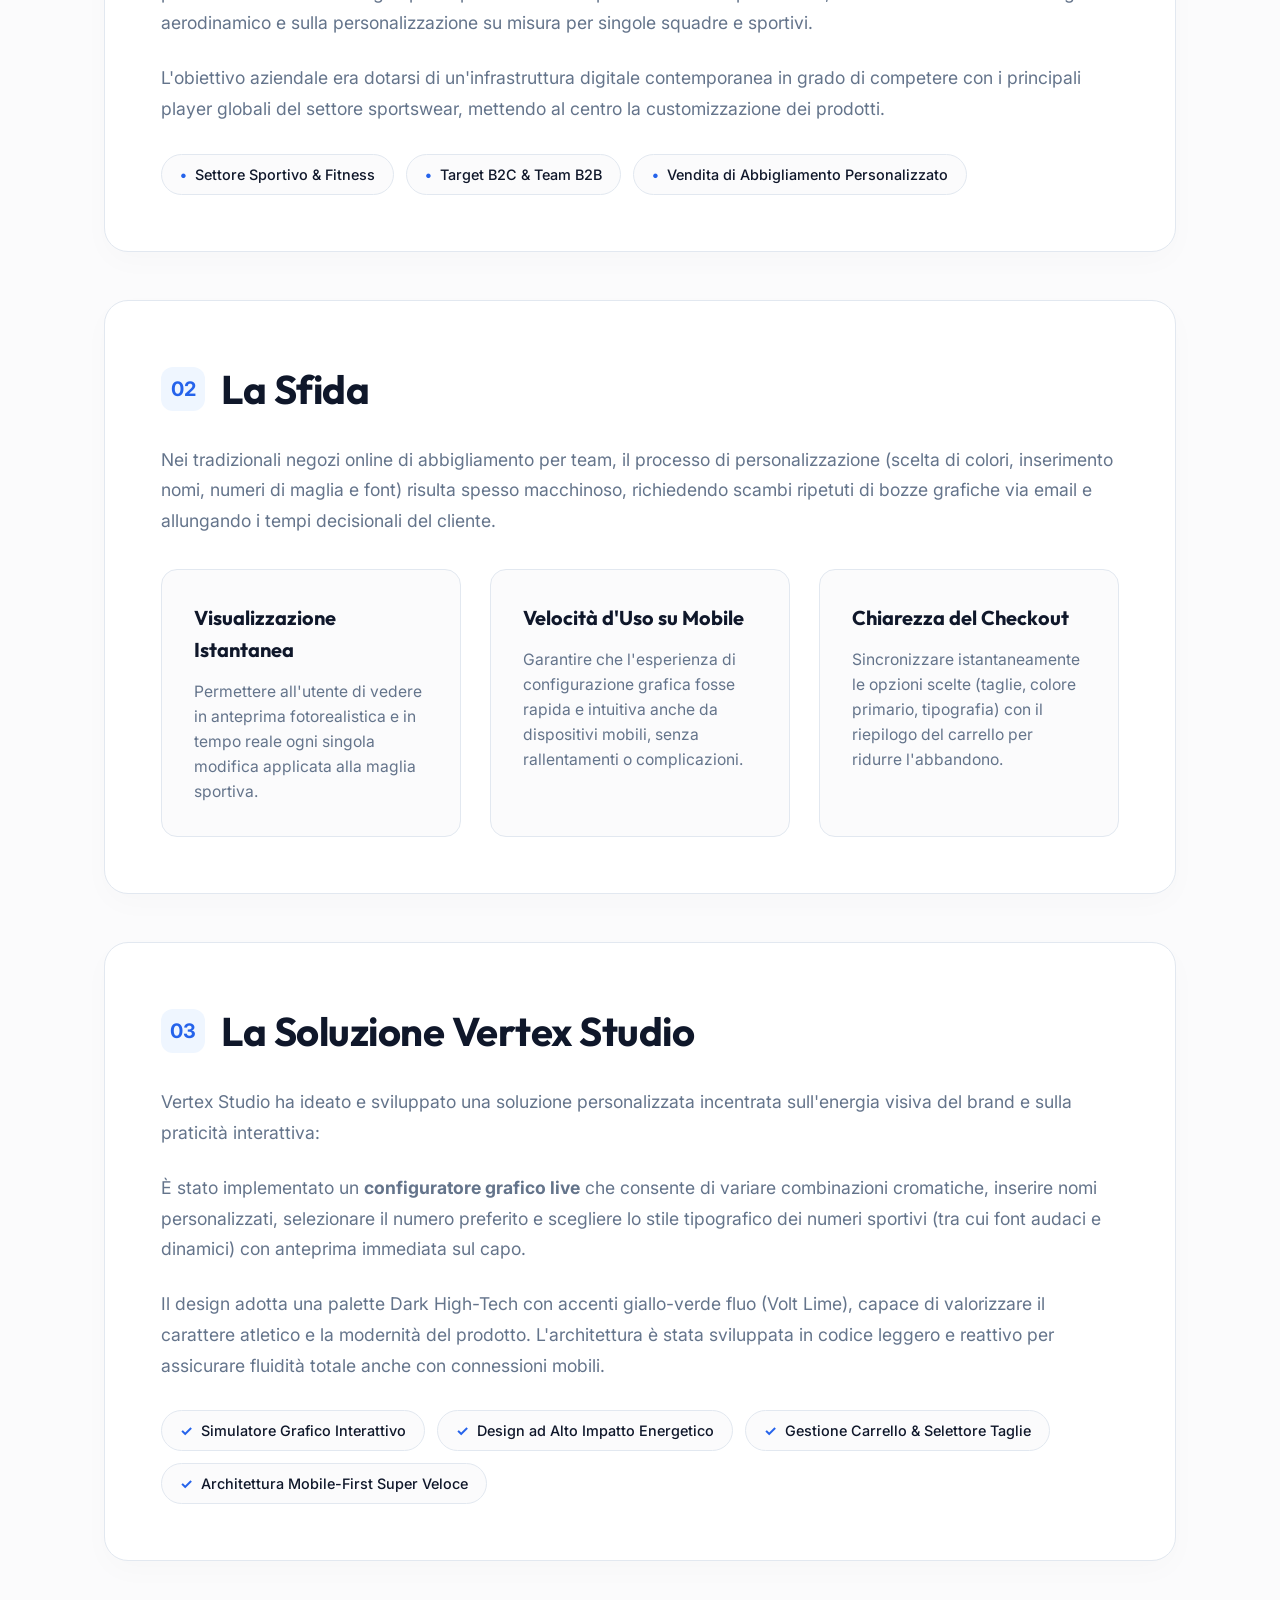
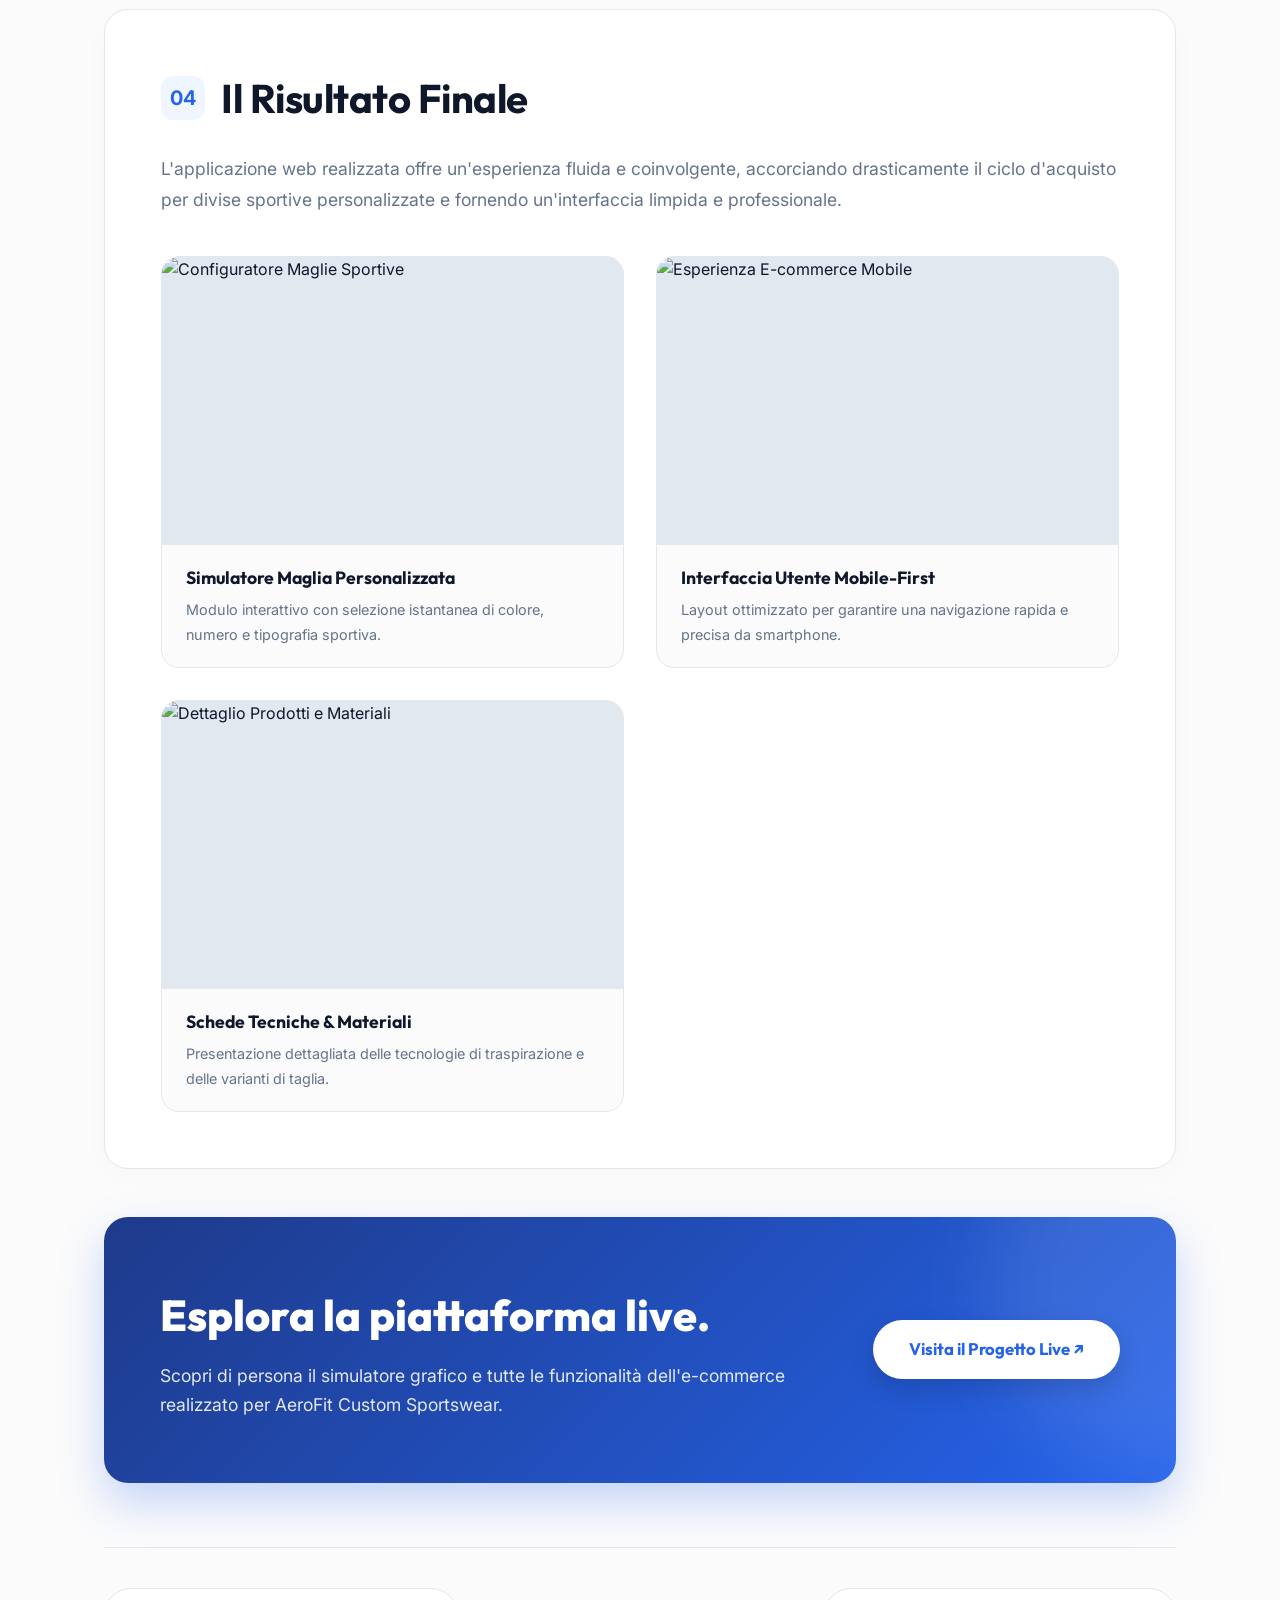
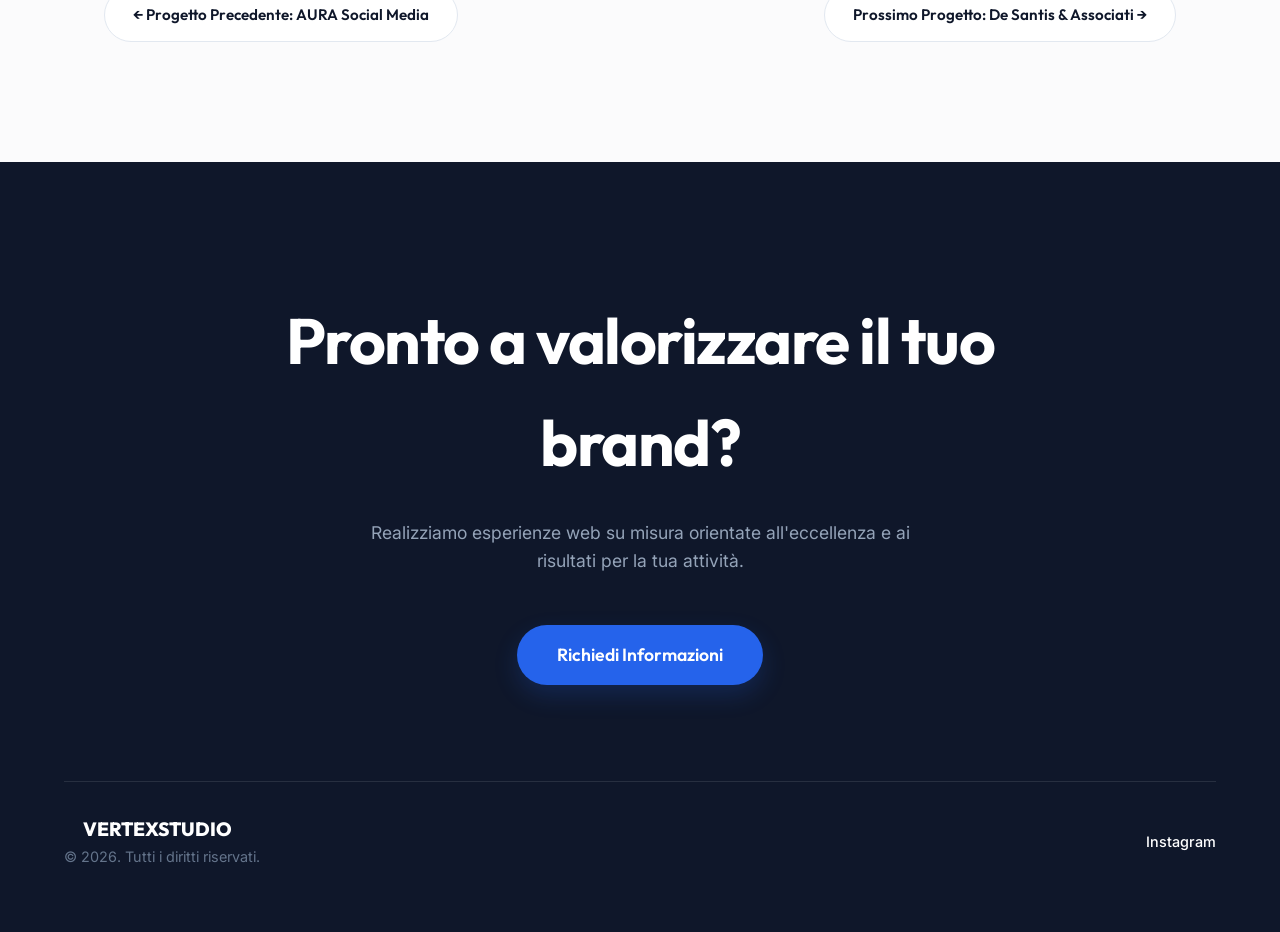
==== commit 0a97b5f4: "Aggiornate foto progetti nella Home e nei Case Study con pizza.jpeg e abbigliamento.jpeg" ====
--- a/case-study-aerofit.html
+++ b/case-study-aerofit.html
@@ -64,7 +64,7 @@
 
         <!-- ANTEPRIMA PRINCIPALE HERO -->
         <div class="cs-main-image-wrap">
-            <img src="https://images.unsplash.com/photo-1517836357463-d25dfeac3438?ixlib=rb-4.0.3&auto=format&fit=crop&w=1200&q=80" 
+            <img src="abbigliamento.jpeg" 
                  alt="AeroFit Sportswear - Mockup Principale" 
                  class="cs-main-image">
         </div>
